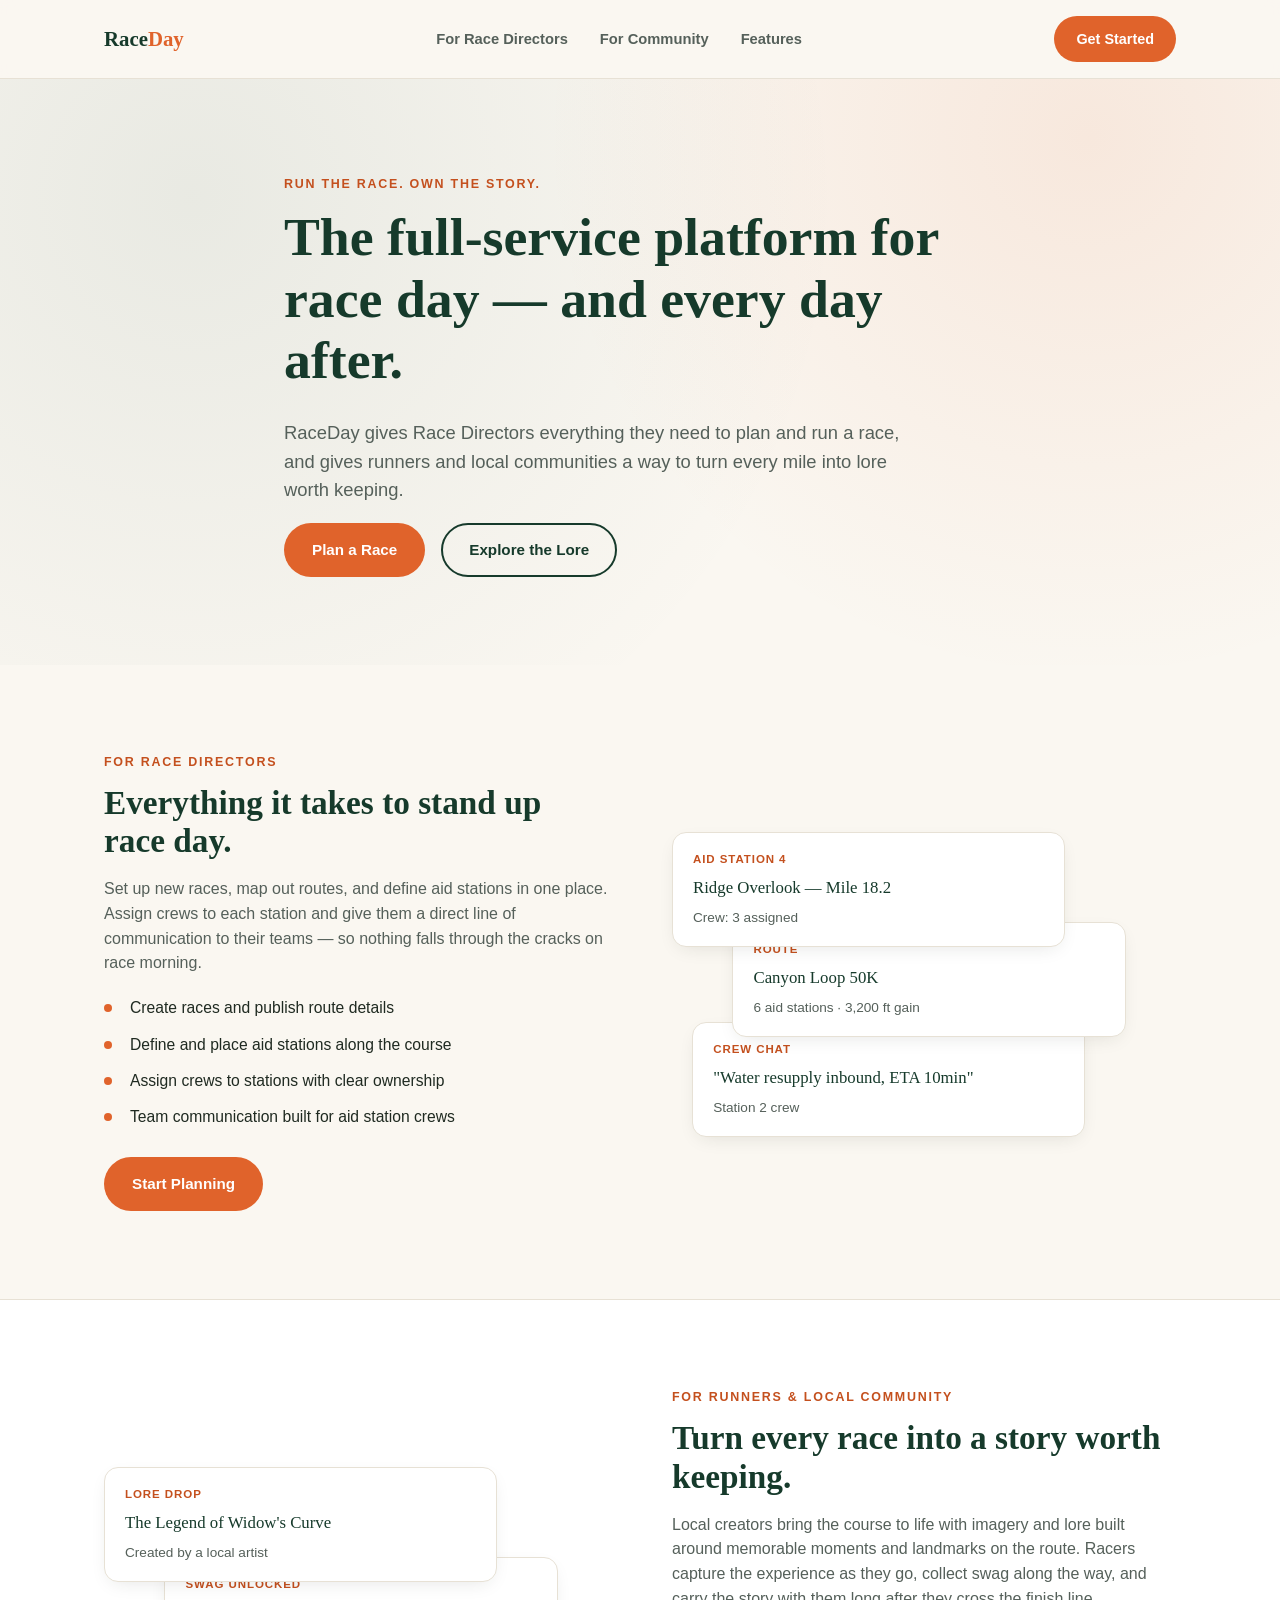
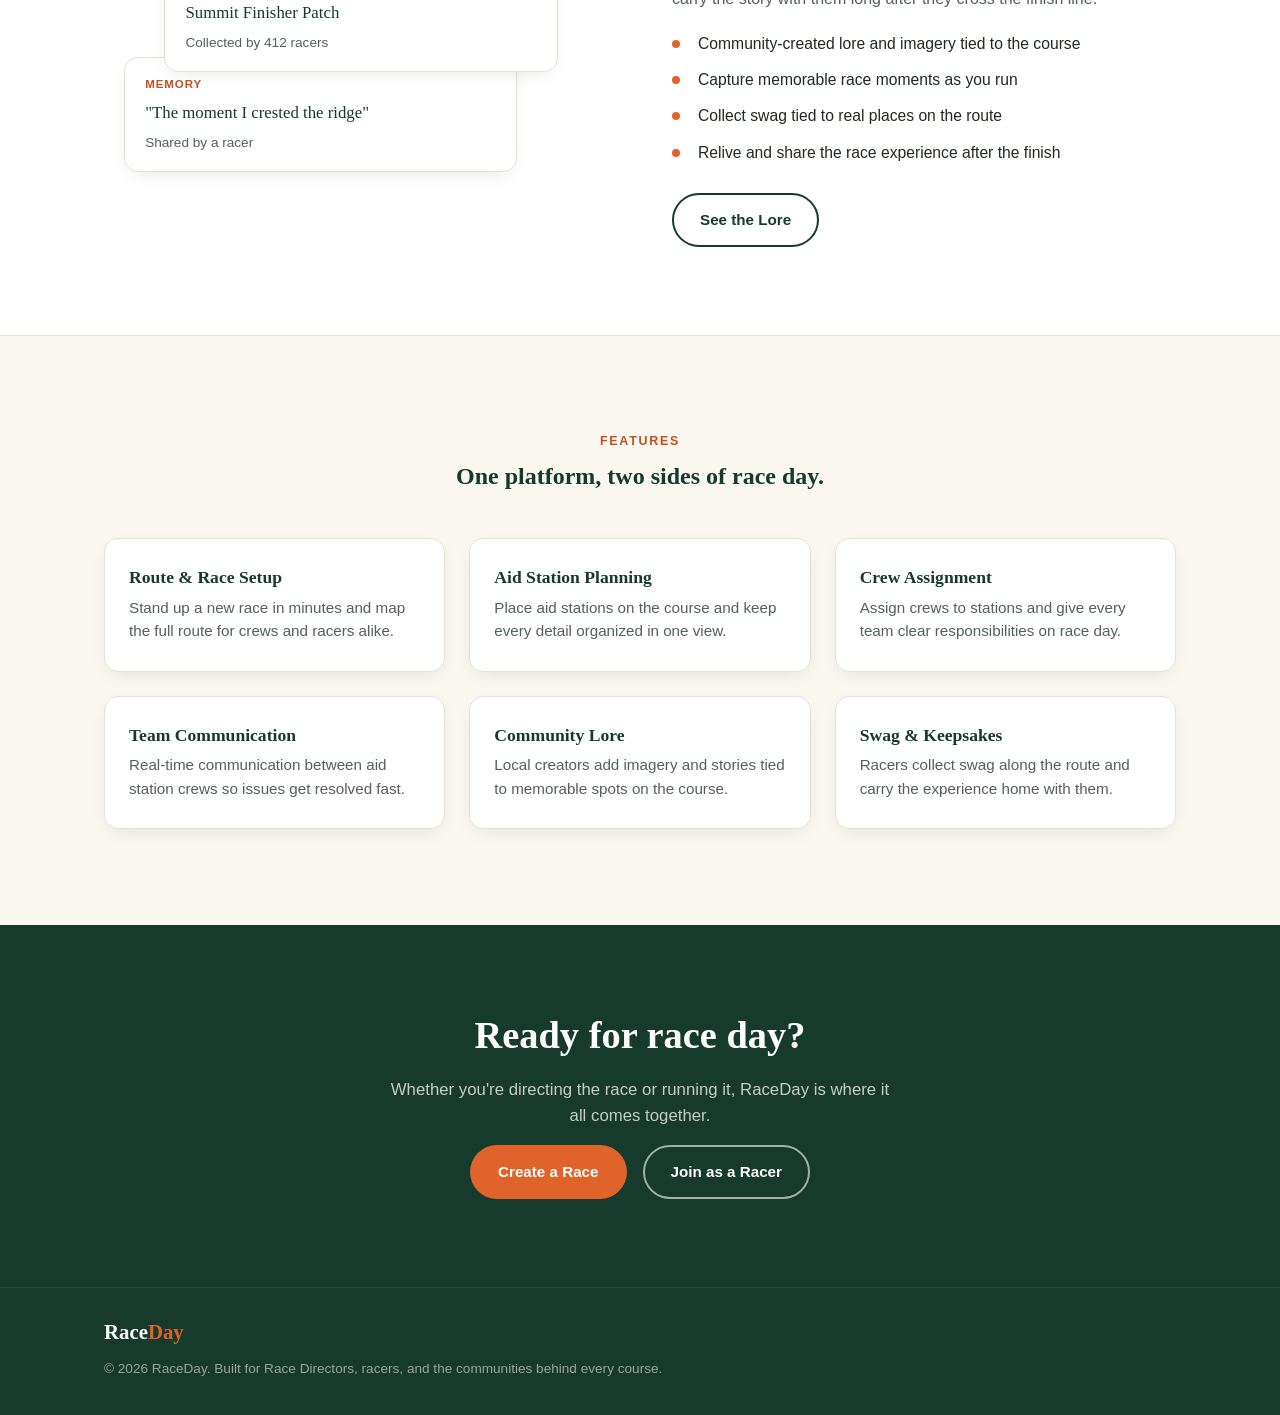
==== index.html @ a54ff14e "Add RaceDay homepage Static homepage covering the two sides of the platform: race direction tools (r" ====
<!DOCTYPE html>
<html lang="en">
<head>
  <meta charset="UTF-8" />
  <meta name="viewport" content="width=device-width, initial-scale=1.0" />
  <title>RaceDay — Race Direction &amp; Race Story Platform</title>
  <meta name="description" content="RaceDay helps Race Directors plan routes, aid stations and crews, and lets communities turn races into lasting stories, lore and swag." />
  <link rel="stylesheet" href="styles.css" />
</head>
<body>

  <header class="site-header">
    <div class="container header-inner">
      <a href="#" class="logo">Race<span>Day</span></a>
      <nav class="nav">
        <a href="#for-directors">For Race Directors</a>
        <a href="#for-community">For Community</a>
        <a href="#features">Features</a>
      </nav>
      <a href="#get-started" class="btn btn-primary btn-nav">Get Started</a>
    </div>
  </header>

  <main>
    <section class="hero">
      <div class="container hero-inner">
        <p class="eyebrow">Run the race. Own the story.</p>
        <h1>The full‑service platform for race day &mdash; and every day after.</h1>
        <p class="hero-sub">
          RaceDay gives Race Directors everything they need to plan and run a race, and gives
          runners and local communities a way to turn every mile into lore worth keeping.
        </p>
        <div class="hero-actions">
          <a href="#for-directors" class="btn btn-primary">Plan a Race</a>
          <a href="#for-community" class="btn btn-secondary">Explore the Lore</a>
        </div>
      </div>
    </section>

    <section id="for-directors" class="split">
      <div class="container split-inner">
        <div class="split-copy">
          <p class="eyebrow">For Race Directors</p>
          <h2>Everything it takes to stand up race day.</h2>
          <p>
            Set up new races, map out routes, and define aid stations in one place.
            Assign crews to each station and give them a direct line of communication
            to their teams &mdash; so nothing falls through the cracks on race morning.
          </p>
          <ul class="feature-list">
            <li>Create races and publish route details</li>
            <li>Define and place aid stations along the course</li>
            <li>Assign crews to stations with clear ownership</li>
            <li>Team communication built for aid station crews</li>
          </ul>
          <a href="#get-started" class="btn btn-primary">Start Planning</a>
        </div>
        <div class="split-visual" aria-hidden="true">
          <div class="card-stack">
            <div class="mock-card mock-card-1">
              <span class="mock-tag">Aid Station 4</span>
              <span class="mock-title">Ridge Overlook &mdash; Mile 18.2</span>
              <span class="mock-meta">Crew: 3 assigned</span>
            </div>
            <div class="mock-card mock-card-2">
              <span class="mock-tag">Route</span>
              <span class="mock-title">Canyon Loop 50K</span>
              <span class="mock-meta">6 aid stations &middot; 3,200 ft gain</span>
            </div>
            <div class="mock-card mock-card-3">
              <span class="mock-tag">Crew Chat</span>
              <span class="mock-title">"Water resupply inbound, ETA 10min"</span>
              <span class="mock-meta">Station 2 crew</span>
            </div>
          </div>
        </div>
      </div>
    </section>

    <section id="for-community" class="split split-reverse">
      <div class="container split-inner">
        <div class="split-visual" aria-hidden="true">
          <div class="card-stack">
            <div class="mock-card mock-card-1">
              <span class="mock-tag">Lore Drop</span>
              <span class="mock-title">The Legend of Widow's Curve</span>
              <span class="mock-meta">Created by a local artist</span>
            </div>
            <div class="mock-card mock-card-2">
              <span class="mock-tag">Swag Unlocked</span>
              <span class="mock-title">Summit Finisher Patch</span>
              <span class="mock-meta">Collected by 412 racers</span>
            </div>
            <div class="mock-card mock-card-3">
              <span class="mock-tag">Memory</span>
              <span class="mock-title">"The moment I crested the ridge"</span>
              <span class="mock-meta">Shared by a racer</span>
            </div>
          </div>
        </div>
        <div class="split-copy">
          <p class="eyebrow">For Runners &amp; Local Community</p>
          <h2>Turn every race into a story worth keeping.</h2>
          <p>
            Local creators bring the course to life with imagery and lore built around
            memorable moments and landmarks on the route. Racers capture the experience
            as they go, collect swag along the way, and carry the story with them long
            after they cross the finish line.
          </p>
          <ul class="feature-list">
            <li>Community-created lore and imagery tied to the course</li>
            <li>Capture memorable race moments as you run</li>
            <li>Collect swag tied to real places on the route</li>
            <li>Relive and share the race experience after the finish</li>
          </ul>
          <a href="#get-started" class="btn btn-secondary">See the Lore</a>
        </div>
      </div>
    </section>

    <section id="features" class="features">
      <div class="container">
        <p class="eyebrow center">Features</p>
        <h2 class="center">One platform, two sides of race day.</h2>
        <div class="feature-grid">
          <div class="feature-card">
            <h3>Route &amp; Race Setup</h3>
            <p>Stand up a new race in minutes and map the full route for crews and racers alike.</p>
          </div>
          <div class="feature-card">
            <h3>Aid Station Planning</h3>
            <p>Place aid stations on the course and keep every detail organized in one view.</p>
          </div>
          <div class="feature-card">
            <h3>Crew Assignment</h3>
            <p>Assign crews to stations and give every team clear responsibilities on race day.</p>
          </div>
          <div class="feature-card">
            <h3>Team Communication</h3>
            <p>Real-time communication between aid station crews so issues get resolved fast.</p>
          </div>
          <div class="feature-card">
            <h3>Community Lore</h3>
            <p>Local creators add imagery and stories tied to memorable spots on the course.</p>
          </div>
          <div class="feature-card">
            <h3>Swag &amp; Keepsakes</h3>
            <p>Racers collect swag along the route and carry the experience home with them.</p>
          </div>
        </div>
      </div>
    </section>

    <section id="get-started" class="cta">
      <div class="container cta-inner">
        <h2>Ready for race day?</h2>
        <p>Whether you're directing the race or running it, RaceDay is where it all comes together.</p>
        <div class="hero-actions">
          <a href="#" class="btn btn-primary">Create a Race</a>
          <a href="#" class="btn btn-secondary">Join as a Racer</a>
        </div>
      </div>
    </section>
  </main>

  <footer class="site-footer">
    <div class="container footer-inner">
      <span class="logo">Race<span>Day</span></span>
      <p>&copy; 2026 RaceDay. Built for Race Directors, racers, and the communities behind every course.</p>
    </div>
  </footer>

</body>
</html>
---- styles.css ----
:root {
  --color-bg: #FAF7F1;
  --color-surface: #FFFFFF;
  --color-ink: #1F2A21;
  --color-ink-soft: #55605A;
  --color-forest: #1F4D3B;
  --color-forest-dark: #163A2B;
  --color-ember: #E0632B;
  --color-ember-dark: #C4501E;
  --color-border: #E7E1D5;

  --radius: 14px;
  --max-width: 1120px;
  --shadow-soft: 0 10px 30px -12px rgba(31, 42, 33, 0.18);
  --shadow-card: 0 6px 20px -8px rgba(31, 42, 33, 0.15);
}

* {
  box-sizing: border-box;
}

html {
  scroll-behavior: smooth;
}

body {
  margin: 0;
  font-family: "Segoe UI", -apple-system, BlinkMacSystemFont, Helvetica, Arial, sans-serif;
  background: var(--color-bg);
  color: var(--color-ink);
  line-height: 1.55;
  -webkit-font-smoothing: antialiased;
}

h1, h2, h3 {
  font-family: Georgia, "Times New Roman", serif;
  line-height: 1.15;
  margin: 0 0 0.5em 0;
  color: var(--color-forest-dark);
}

p {
  margin: 0 0 1em 0;
  color: var(--color-ink-soft);
}

a {
  color: inherit;
}

ul {
  padding: 0;
  margin: 0;
  list-style: none;
}

.container {
  max-width: var(--max-width);
  margin: 0 auto;
  padding: 0 24px;
}

.eyebrow {
  text-transform: uppercase;
  letter-spacing: 0.14em;
  font-size: 0.78rem;
  font-weight: 700;
  color: var(--color-ember-dark);
  margin: 0 0 12px 0;
}

.eyebrow.center {
  text-align: center;
}

h2.center {
  text-align: center;
  max-width: 620px;
  margin-left: auto;
  margin-right: auto;
}

/* Buttons */

.btn {
  display: inline-block;
  padding: 13px 26px;
  border-radius: 999px;
  font-weight: 600;
  font-size: 0.95rem;
  text-decoration: none;
  transition: transform 0.15s ease, box-shadow 0.15s ease, background 0.15s ease;
  border: 2px solid transparent;
}

.btn-primary {
  background: var(--color-ember);
  color: #fff;
}

.btn-primary:hover {
  background: var(--color-ember-dark);
  transform: translateY(-1px);
}

.btn-secondary {
  background: transparent;
  color: var(--color-forest-dark);
  border-color: var(--color-forest-dark);
}

.btn-secondary:hover {
  background: var(--color-forest-dark);
  color: #fff;
}

.btn-nav {
  padding: 10px 20px;
  font-size: 0.9rem;
}

/* Header */

.site-header {
  position: sticky;
  top: 0;
  z-index: 20;
  background: rgba(250, 247, 241, 0.9);
  backdrop-filter: blur(8px);
  border-bottom: 1px solid var(--color-border);
}

.header-inner {
  display: flex;
  align-items: center;
  justify-content: space-between;
  padding-top: 16px;
  padding-bottom: 16px;
}

.logo {
  font-family: Georgia, serif;
  font-size: 1.3rem;
  font-weight: 700;
  text-decoration: none;
  color: var(--color-forest-dark);
}

.logo span {
  color: var(--color-ember);
}

.nav {
  display: flex;
  gap: 32px;
}

.nav a {
  text-decoration: none;
  font-size: 0.92rem;
  font-weight: 600;
  color: var(--color-ink-soft);
}

.nav a:hover {
  color: var(--color-forest-dark);
}

/* Hero */

.hero {
  padding: 96px 0 88px;
  background:
    radial-gradient(circle at 15% 20%, rgba(31, 77, 59, 0.08), transparent 55%),
    radial-gradient(circle at 85% 10%, rgba(224, 99, 43, 0.10), transparent 45%);
}

.hero-inner {
  max-width: 760px;
}

.hero h1 {
  font-size: clamp(2.2rem, 4.2vw, 3.4rem);
}

.hero-sub {
  font-size: 1.15rem;
  max-width: 620px;
}

.hero-actions {
  display: flex;
  gap: 16px;
  flex-wrap: wrap;
  margin-top: 12px;
}

/* Split sections */

.split {
  padding: 88px 0;
}

.split-reverse {
  background: var(--color-surface);
  border-top: 1px solid var(--color-border);
  border-bottom: 1px solid var(--color-border);
}

.split-inner {
  display: grid;
  grid-template-columns: 1fr 1fr;
  gap: 64px;
  align-items: center;
}

.split-reverse .split-inner {
  grid-template-columns: 1fr 1fr;
}

.split-reverse .split-visual {
  order: 1;
}

.split-reverse .split-copy {
  order: 2;
}

.split-copy h2 {
  font-size: clamp(1.6rem, 2.6vw, 2.1rem);
}

.feature-list {
  margin: 20px 0 28px 0;
}

.feature-list li {
  position: relative;
  padding-left: 26px;
  margin-bottom: 12px;
  color: var(--color-ink);
  font-size: 0.98rem;
}

.feature-list li::before {
  content: "";
  position: absolute;
  left: 0;
  top: 8px;
  width: 8px;
  height: 8px;
  border-radius: 50%;
  background: var(--color-ember);
}

/* Visual mock cards */

.split-visual {
  position: relative;
}

.card-stack {
  position: relative;
  min-height: 300px;
}

.mock-card {
  position: absolute;
  width: 78%;
  background: var(--color-surface);
  border: 1px solid var(--color-border);
  border-radius: var(--radius);
  box-shadow: var(--shadow-card);
  padding: 18px 20px;
  display: flex;
  flex-direction: column;
  gap: 6px;
}

.mock-tag {
  font-size: 0.72rem;
  font-weight: 700;
  letter-spacing: 0.08em;
  text-transform: uppercase;
  color: var(--color-ember-dark);
}

.mock-title {
  font-family: Georgia, serif;
  font-size: 1.05rem;
  color: var(--color-forest-dark);
}

.mock-meta {
  font-size: 0.85rem;
  color: var(--color-ink-soft);
}

.mock-card-1 {
  top: 0;
  left: 0;
  z-index: 3;
}

.mock-card-2 {
  top: 90px;
  left: 12%;
  z-index: 2;
}

.mock-card-3 {
  top: 190px;
  left: 4%;
  z-index: 1;
}

/* Features grid */

.features {
  padding: 96px 0;
}

.feature-grid {
  display: grid;
  grid-template-columns: repeat(3, 1fr);
  gap: 24px;
  margin-top: 48px;
}

.feature-card {
  background: var(--color-surface);
  border: 1px solid var(--color-border);
  border-radius: var(--radius);
  padding: 28px 24px;
  box-shadow: var(--shadow-card);
}

.feature-card h3 {
  font-size: 1.1rem;
  margin-bottom: 8px;
}

.feature-card p {
  margin: 0;
  font-size: 0.95rem;
}

/* CTA */

.cta {
  background: var(--color-forest-dark);
  padding: 88px 0;
}

.cta-inner {
  text-align: center;
  max-width: 560px;
}

.cta h2 {
  color: #fff;
  font-size: clamp(1.8rem, 3vw, 2.4rem);
}

.cta p {
  color: rgba(255, 255, 255, 0.75);
  font-size: 1.05rem;
}

.cta .hero-actions {
  justify-content: center;
}

.cta .btn-secondary {
  color: #fff;
  border-color: rgba(255, 255, 255, 0.6);
}

.cta .btn-secondary:hover {
  background: #fff;
  color: var(--color-forest-dark);
}

/* Footer */

.site-footer {
  background: var(--color-forest-dark);
  border-top: 1px solid rgba(255, 255, 255, 0.08);
  padding: 28px 0 36px;
}

.footer-inner {
  display: flex;
  flex-direction: column;
  gap: 10px;
}

.site-footer .logo {
  color: #fff;
}

.site-footer p {
  color: rgba(255, 255, 255, 0.55);
  font-size: 0.85rem;
  margin: 0;
}

/* Responsive */

@media (max-width: 860px) {
  .nav {
    display: none;
  }

  .split-inner {
    grid-template-columns: 1fr;
  }

  .split-reverse .split-visual,
  .split-reverse .split-copy {
    order: initial;
  }

  .feature-grid {
    grid-template-columns: 1fr 1fr;
  }

  .card-stack {
    min-height: 260px;
  }

  .mock-card {
    width: 90%;
  }
}

@media (max-width: 560px) {
  .feature-grid {
    grid-template-columns: 1fr;
  }

  .hero {
    padding: 72px 0 64px;
  }

  .split {
    padding: 64px 0;
  }
}
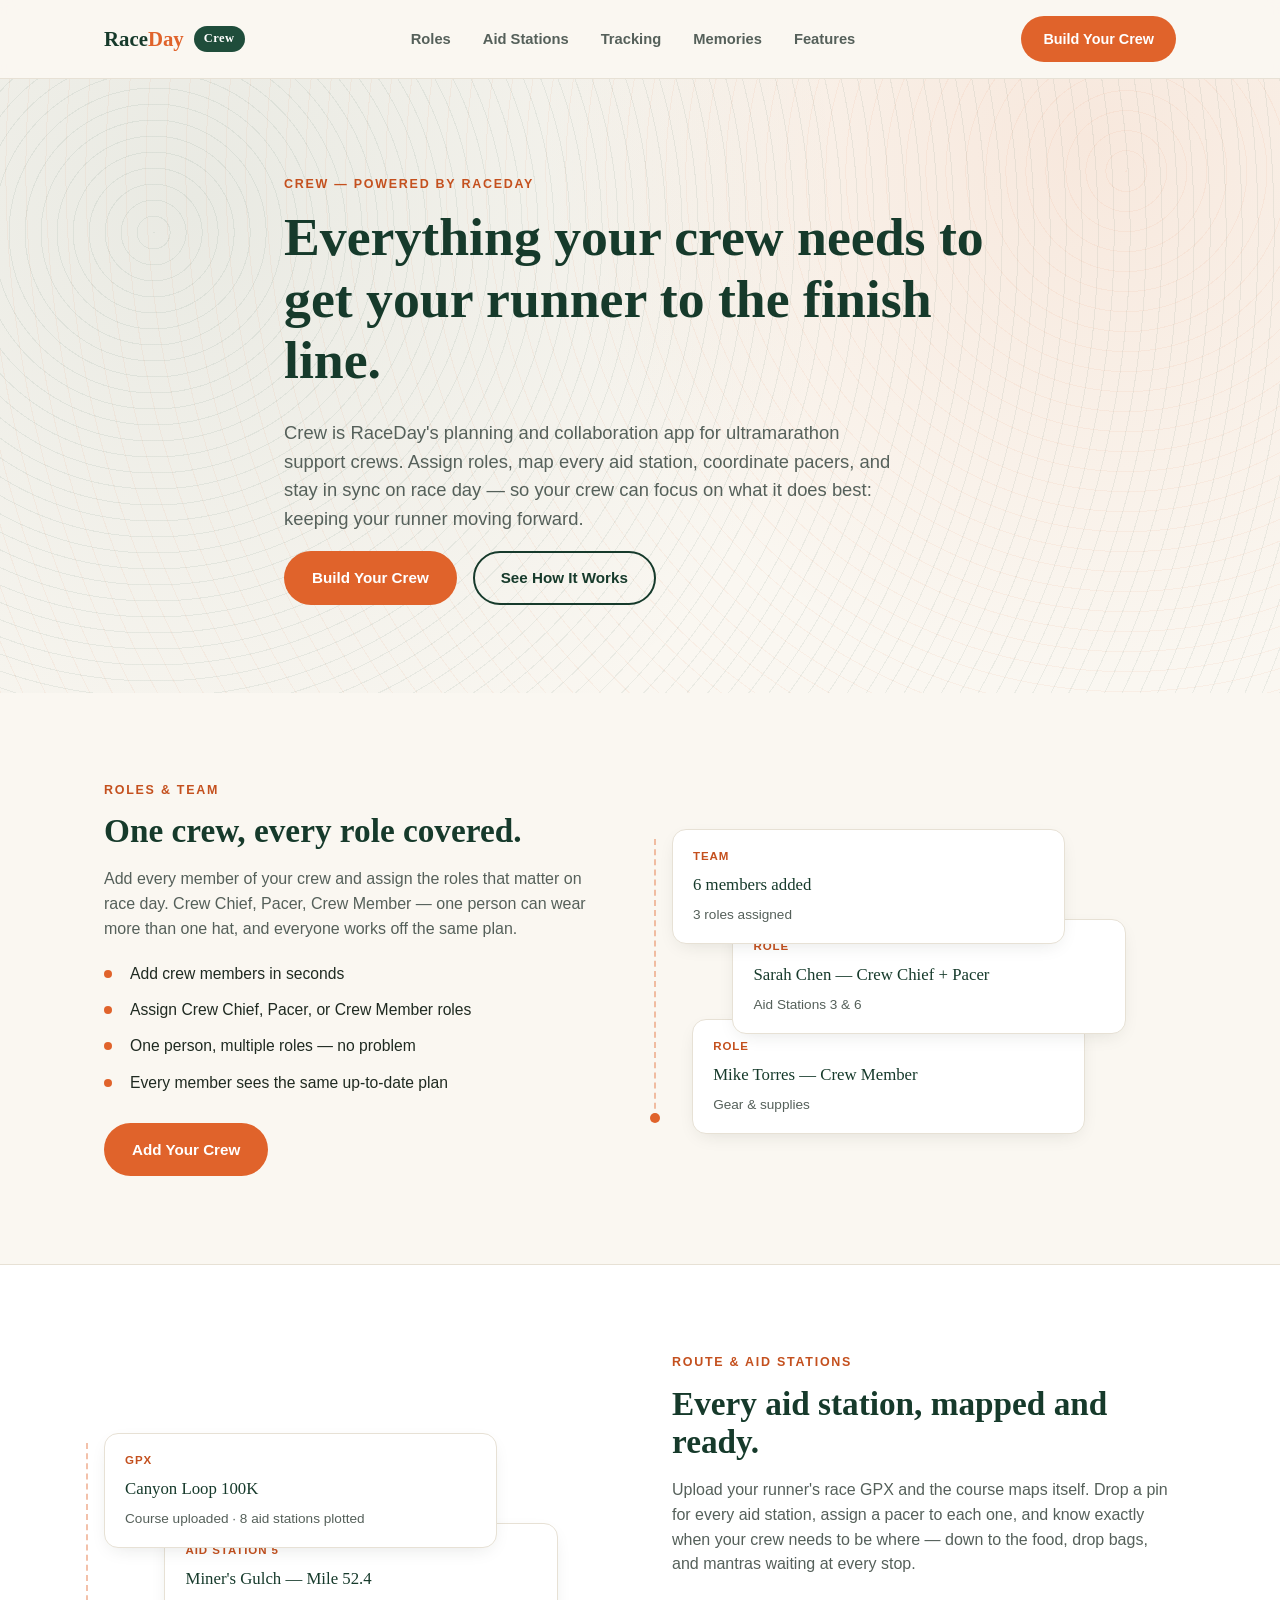
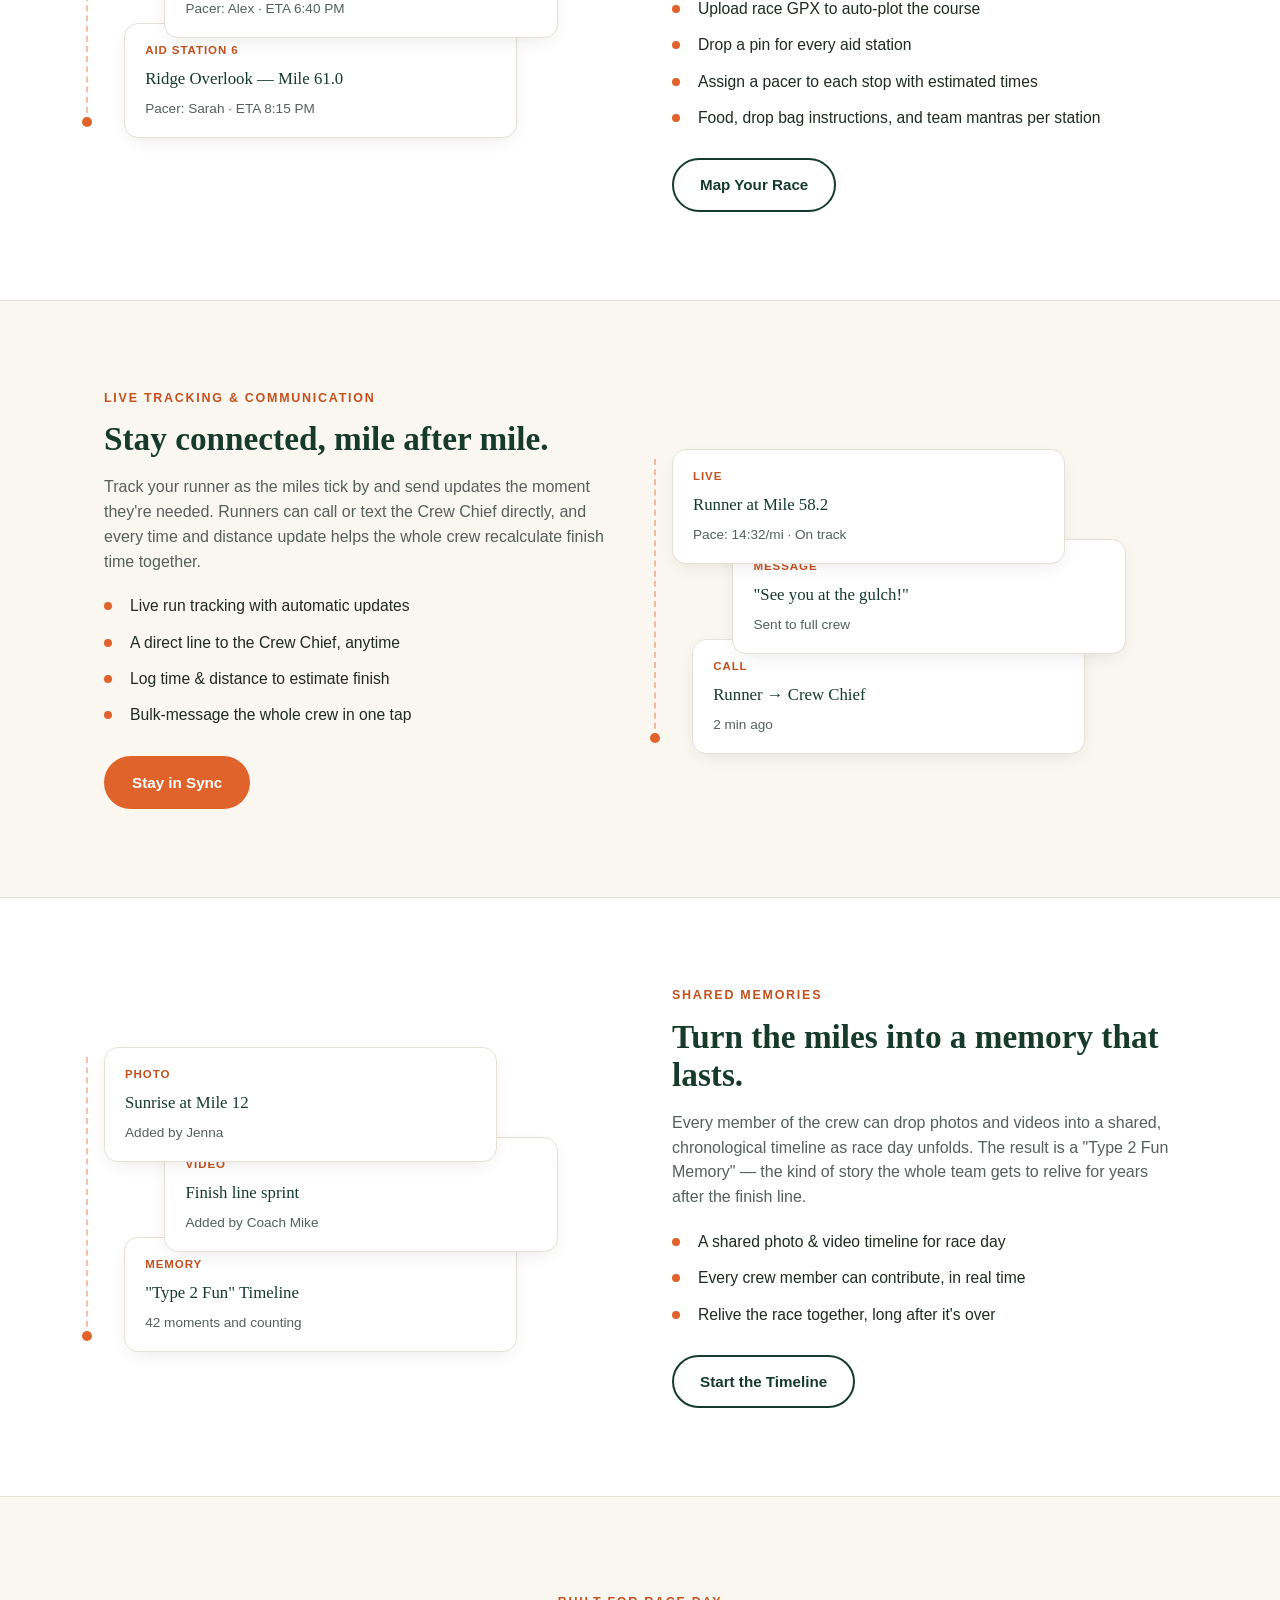
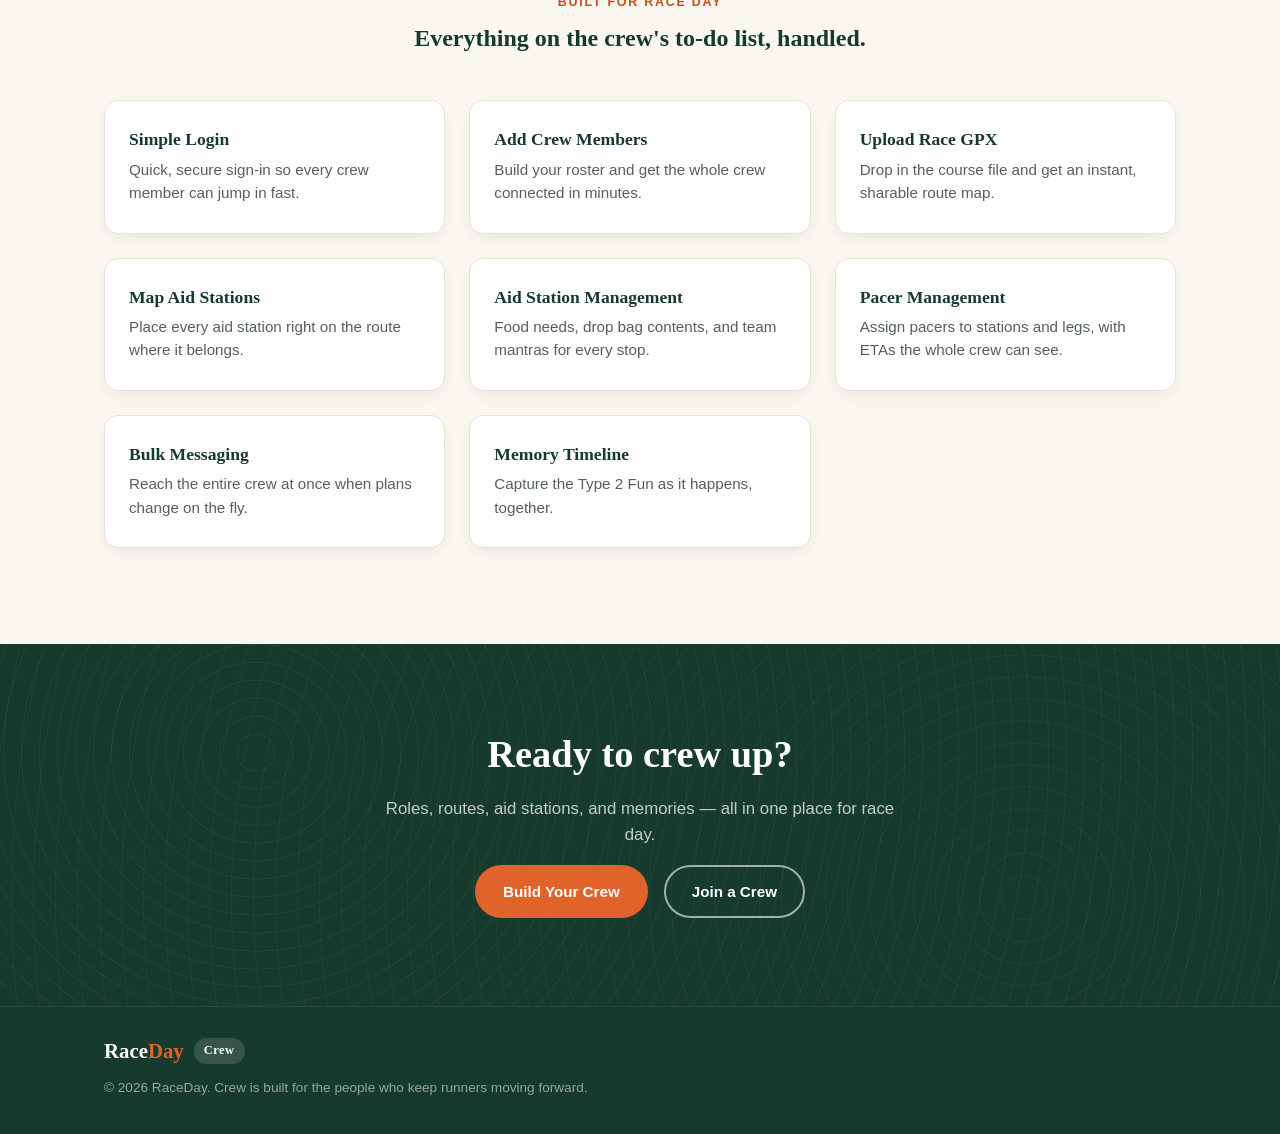
==== commit c495c0f3: "Rework homepage around Crew product Replace the placeholder Race Director / community-lore pitch wit" ====
--- a/index.html
+++ b/index.html
@@ -3,161 +3,253 @@
 <head>
   <meta charset="UTF-8" />
   <meta name="viewport" content="width=device-width, initial-scale=1.0" />
-  <title>RaceDay — Race Direction &amp; Race Story Platform</title>
-  <meta name="description" content="RaceDay helps Race Directors plan routes, aid stations and crews, and lets communities turn races into lasting stories, lore and swag." />
+  <title>Crew, by RaceDay — Ultramarathon Crew Planning &amp; Collaboration</title>
+  <meta name="description" content="Crew is RaceDay's all-in-one planning and collaboration app for ultramarathon support crews. Assign roles, map aid stations, coordinate pacers, track your runner, and capture every Type 2 Fun memory." />
   <link rel="stylesheet" href="styles.css" />
 </head>
 <body>
 
   <header class="site-header">
     <div class="container header-inner">
-      <a href="#" class="logo">Race<span>Day</span></a>
+      <a href="#" class="logo-group">
+        <span class="logo">Race<span>Day</span></span>
+        <span class="badge">Crew</span>
+      </a>
       <nav class="nav">
-        <a href="#for-directors">For Race Directors</a>
-        <a href="#for-community">For Community</a>
+        <a href="#roles">Roles</a>
+        <a href="#aid-stations">Aid Stations</a>
+        <a href="#tracking">Tracking</a>
+        <a href="#memories">Memories</a>
         <a href="#features">Features</a>
       </nav>
-      <a href="#get-started" class="btn btn-primary btn-nav">Get Started</a>
+      <a href="#get-started" class="btn btn-primary btn-nav">Build Your Crew</a>
     </div>
   </header>
 
   <main>
-    <section class="hero">
+    <section class="hero topo-bg">
       <div class="container hero-inner">
-        <p class="eyebrow">Run the race. Own the story.</p>
-        <h1>The full‑service platform for race day &mdash; and every day after.</h1>
+        <p class="eyebrow">Crew &mdash; powered by RaceDay</p>
+        <h1>Everything your crew needs to get your runner to the finish line.</h1>
         <p class="hero-sub">
-          RaceDay gives Race Directors everything they need to plan and run a race, and gives
-          runners and local communities a way to turn every mile into lore worth keeping.
+          Crew is RaceDay's planning and collaboration app for ultramarathon support crews.
+          Assign roles, map every aid station, coordinate pacers, and stay in sync on race day
+          &mdash; so your crew can focus on what it does best: keeping your runner moving forward.
         </p>
         <div class="hero-actions">
-          <a href="#for-directors" class="btn btn-primary">Plan a Race</a>
-          <a href="#for-community" class="btn btn-secondary">Explore the Lore</a>
-        </div>
-      </div>
-    </section>
-
-    <section id="for-directors" class="split">
-      <div class="container split-inner">
-        <div class="split-copy">
-          <p class="eyebrow">For Race Directors</p>
-          <h2>Everything it takes to stand up race day.</h2>
-          <p>
-            Set up new races, map out routes, and define aid stations in one place.
-            Assign crews to each station and give them a direct line of communication
-            to their teams &mdash; so nothing falls through the cracks on race morning.
-          </p>
-          <ul class="feature-list">
-            <li>Create races and publish route details</li>
-            <li>Define and place aid stations along the course</li>
-            <li>Assign crews to stations with clear ownership</li>
-            <li>Team communication built for aid station crews</li>
-          </ul>
-          <a href="#get-started" class="btn btn-primary">Start Planning</a>
-        </div>
-        <div class="split-visual" aria-hidden="true">
-          <div class="card-stack">
-            <div class="mock-card mock-card-1">
-              <span class="mock-tag">Aid Station 4</span>
-              <span class="mock-title">Ridge Overlook &mdash; Mile 18.2</span>
-              <span class="mock-meta">Crew: 3 assigned</span>
-            </div>
-            <div class="mock-card mock-card-2">
-              <span class="mock-tag">Route</span>
-              <span class="mock-title">Canyon Loop 50K</span>
-              <span class="mock-meta">6 aid stations &middot; 3,200 ft gain</span>
-            </div>
-            <div class="mock-card mock-card-3">
-              <span class="mock-tag">Crew Chat</span>
-              <span class="mock-title">"Water resupply inbound, ETA 10min"</span>
-              <span class="mock-meta">Station 2 crew</span>
-            </div>
-          </div>
-        </div>
-      </div>
-    </section>
-
-    <section id="for-community" class="split split-reverse">
-      <div class="container split-inner">
-        <div class="split-visual" aria-hidden="true">
-          <div class="card-stack">
-            <div class="mock-card mock-card-1">
-              <span class="mock-tag">Lore Drop</span>
-              <span class="mock-title">The Legend of Widow's Curve</span>
-              <span class="mock-meta">Created by a local artist</span>
-            </div>
-            <div class="mock-card mock-card-2">
-              <span class="mock-tag">Swag Unlocked</span>
-              <span class="mock-title">Summit Finisher Patch</span>
-              <span class="mock-meta">Collected by 412 racers</span>
+          <a href="#get-started" class="btn btn-primary">Build Your Crew</a>
+          <a href="#roles" class="btn btn-secondary">See How It Works</a>
+        </div>
+      </div>
+    </section>
+
+    <section id="roles" class="split">
+      <div class="container split-inner">
+        <div class="split-copy">
+          <p class="eyebrow">Roles &amp; Team</p>
+          <h2>One crew, every role covered.</h2>
+          <p>
+            Add every member of your crew and assign the roles that matter on race day.
+            Crew Chief, Pacer, Crew Member &mdash; one person can wear more than one hat,
+            and everyone works off the same plan.
+          </p>
+          <ul class="feature-list">
+            <li>Add crew members in seconds</li>
+            <li>Assign Crew Chief, Pacer, or Crew Member roles</li>
+            <li>One person, multiple roles &mdash; no problem</li>
+            <li>Every member sees the same up-to-date plan</li>
+          </ul>
+          <a href="#get-started" class="btn btn-primary">Add Your Crew</a>
+        </div>
+        <div class="split-visual" aria-hidden="true">
+          <div class="card-stack">
+            <div class="mock-card mock-card-1">
+              <span class="mock-tag">Team</span>
+              <span class="mock-title">6 members added</span>
+              <span class="mock-meta">3 roles assigned</span>
+            </div>
+            <div class="mock-card mock-card-2">
+              <span class="mock-tag">Role</span>
+              <span class="mock-title">Sarah Chen &mdash; Crew Chief + Pacer</span>
+              <span class="mock-meta">Aid Stations 3 &amp; 6</span>
+            </div>
+            <div class="mock-card mock-card-3">
+              <span class="mock-tag">Role</span>
+              <span class="mock-title">Mike Torres &mdash; Crew Member</span>
+              <span class="mock-meta">Gear &amp; supplies</span>
+            </div>
+          </div>
+        </div>
+      </div>
+    </section>
+
+    <section id="aid-stations" class="split split-reverse">
+      <div class="container split-inner">
+        <div class="split-visual" aria-hidden="true">
+          <div class="card-stack">
+            <div class="mock-card mock-card-1">
+              <span class="mock-tag">GPX</span>
+              <span class="mock-title">Canyon Loop 100K</span>
+              <span class="mock-meta">Course uploaded &middot; 8 aid stations plotted</span>
+            </div>
+            <div class="mock-card mock-card-2">
+              <span class="mock-tag">Aid Station 5</span>
+              <span class="mock-title">Miner's Gulch &mdash; Mile 52.4</span>
+              <span class="mock-meta">Pacer: Alex &middot; ETA 6:40 PM</span>
+            </div>
+            <div class="mock-card mock-card-3">
+              <span class="mock-tag">Aid Station 6</span>
+              <span class="mock-title">Ridge Overlook &mdash; Mile 61.0</span>
+              <span class="mock-meta">Pacer: Sarah &middot; ETA 8:15 PM</span>
+            </div>
+          </div>
+        </div>
+        <div class="split-copy">
+          <p class="eyebrow">Route &amp; Aid Stations</p>
+          <h2>Every aid station, mapped and ready.</h2>
+          <p>
+            Upload your runner's race GPX and the course maps itself. Drop a pin for every
+            aid station, assign a pacer to each one, and know exactly when your crew needs
+            to be where &mdash; down to the food, drop bags, and mantras waiting at every stop.
+          </p>
+          <ul class="feature-list">
+            <li>Upload race GPX to auto-plot the course</li>
+            <li>Drop a pin for every aid station</li>
+            <li>Assign a pacer to each stop with estimated times</li>
+            <li>Food, drop bag instructions, and team mantras per station</li>
+          </ul>
+          <a href="#get-started" class="btn btn-secondary">Map Your Race</a>
+        </div>
+      </div>
+    </section>
+
+    <section id="tracking" class="split">
+      <div class="container split-inner">
+        <div class="split-copy">
+          <p class="eyebrow">Live Tracking &amp; Communication</p>
+          <h2>Stay connected, mile after mile.</h2>
+          <p>
+            Track your runner as the miles tick by and send updates the moment they're
+            needed. Runners can call or text the Crew Chief directly, and every time and
+            distance update helps the whole crew recalculate finish time together.
+          </p>
+          <ul class="feature-list">
+            <li>Live run tracking with automatic updates</li>
+            <li>A direct line to the Crew Chief, anytime</li>
+            <li>Log time &amp; distance to estimate finish</li>
+            <li>Bulk-message the whole crew in one tap</li>
+          </ul>
+          <a href="#get-started" class="btn btn-primary">Stay in Sync</a>
+        </div>
+        <div class="split-visual" aria-hidden="true">
+          <div class="card-stack">
+            <div class="mock-card mock-card-1">
+              <span class="mock-tag">Live</span>
+              <span class="mock-title">Runner at Mile 58.2</span>
+              <span class="mock-meta">Pace: 14:32/mi &middot; On track</span>
+            </div>
+            <div class="mock-card mock-card-2">
+              <span class="mock-tag">Message</span>
+              <span class="mock-title">"See you at the gulch!"</span>
+              <span class="mock-meta">Sent to full crew</span>
+            </div>
+            <div class="mock-card mock-card-3">
+              <span class="mock-tag">Call</span>
+              <span class="mock-title">Runner &rarr; Crew Chief</span>
+              <span class="mock-meta">2 min ago</span>
+            </div>
+          </div>
+        </div>
+      </div>
+    </section>
+
+    <section id="memories" class="split split-reverse">
+      <div class="container split-inner">
+        <div class="split-visual" aria-hidden="true">
+          <div class="card-stack">
+            <div class="mock-card mock-card-1">
+              <span class="mock-tag">Photo</span>
+              <span class="mock-title">Sunrise at Mile 12</span>
+              <span class="mock-meta">Added by Jenna</span>
+            </div>
+            <div class="mock-card mock-card-2">
+              <span class="mock-tag">Video</span>
+              <span class="mock-title">Finish line sprint</span>
+              <span class="mock-meta">Added by Coach Mike</span>
             </div>
             <div class="mock-card mock-card-3">
               <span class="mock-tag">Memory</span>
-              <span class="mock-title">"The moment I crested the ridge"</span>
-              <span class="mock-meta">Shared by a racer</span>
-            </div>
-          </div>
-        </div>
-        <div class="split-copy">
-          <p class="eyebrow">For Runners &amp; Local Community</p>
-          <h2>Turn every race into a story worth keeping.</h2>
-          <p>
-            Local creators bring the course to life with imagery and lore built around
-            memorable moments and landmarks on the route. Racers capture the experience
-            as they go, collect swag along the way, and carry the story with them long
-            after they cross the finish line.
-          </p>
-          <ul class="feature-list">
-            <li>Community-created lore and imagery tied to the course</li>
-            <li>Capture memorable race moments as you run</li>
-            <li>Collect swag tied to real places on the route</li>
-            <li>Relive and share the race experience after the finish</li>
-          </ul>
-          <a href="#get-started" class="btn btn-secondary">See the Lore</a>
+              <span class="mock-title">"Type 2 Fun" Timeline</span>
+              <span class="mock-meta">42 moments and counting</span>
+            </div>
+          </div>
+        </div>
+        <div class="split-copy">
+          <p class="eyebrow">Shared Memories</p>
+          <h2>Turn the miles into a memory that lasts.</h2>
+          <p>
+            Every member of the crew can drop photos and videos into a shared, chronological
+            timeline as race day unfolds. The result is a "Type 2 Fun Memory" &mdash; the kind
+            of story the whole team gets to relive for years after the finish line.
+          </p>
+          <ul class="feature-list">
+            <li>A shared photo &amp; video timeline for race day</li>
+            <li>Every crew member can contribute, in real time</li>
+            <li>Relive the race together, long after it's over</li>
+          </ul>
+          <a href="#get-started" class="btn btn-secondary">Start the Timeline</a>
         </div>
       </div>
     </section>
 
     <section id="features" class="features">
       <div class="container">
-        <p class="eyebrow center">Features</p>
-        <h2 class="center">One platform, two sides of race day.</h2>
+        <p class="eyebrow center">Built For Race Day</p>
+        <h2 class="center">Everything on the crew's to-do list, handled.</h2>
         <div class="feature-grid">
           <div class="feature-card">
-            <h3>Route &amp; Race Setup</h3>
-            <p>Stand up a new race in minutes and map the full route for crews and racers alike.</p>
-          </div>
-          <div class="feature-card">
-            <h3>Aid Station Planning</h3>
-            <p>Place aid stations on the course and keep every detail organized in one view.</p>
-          </div>
-          <div class="feature-card">
-            <h3>Crew Assignment</h3>
-            <p>Assign crews to stations and give every team clear responsibilities on race day.</p>
-          </div>
-          <div class="feature-card">
-            <h3>Team Communication</h3>
-            <p>Real-time communication between aid station crews so issues get resolved fast.</p>
-          </div>
-          <div class="feature-card">
-            <h3>Community Lore</h3>
-            <p>Local creators add imagery and stories tied to memorable spots on the course.</p>
-          </div>
-          <div class="feature-card">
-            <h3>Swag &amp; Keepsakes</h3>
-            <p>Racers collect swag along the route and carry the experience home with them.</p>
-          </div>
-        </div>
-      </div>
-    </section>
-
-    <section id="get-started" class="cta">
+            <h3>Simple Login</h3>
+            <p>Quick, secure sign-in so every crew member can jump in fast.</p>
+          </div>
+          <div class="feature-card">
+            <h3>Add Crew Members</h3>
+            <p>Build your roster and get the whole crew connected in minutes.</p>
+          </div>
+          <div class="feature-card">
+            <h3>Upload Race GPX</h3>
+            <p>Drop in the course file and get an instant, sharable route map.</p>
+          </div>
+          <div class="feature-card">
+            <h3>Map Aid Stations</h3>
+            <p>Place every aid station right on the route where it belongs.</p>
+          </div>
+          <div class="feature-card">
+            <h3>Aid Station Management</h3>
+            <p>Food needs, drop bag contents, and team mantras for every stop.</p>
+          </div>
+          <div class="feature-card">
+            <h3>Pacer Management</h3>
+            <p>Assign pacers to stations and legs, with ETAs the whole crew can see.</p>
+          </div>
+          <div class="feature-card">
+            <h3>Bulk Messaging</h3>
+            <p>Reach the entire crew at once when plans change on the fly.</p>
+          </div>
+          <div class="feature-card">
+            <h3>Memory Timeline</h3>
+            <p>Capture the Type 2 Fun as it happens, together.</p>
+          </div>
+        </div>
+      </div>
+    </section>
+
+    <section id="get-started" class="cta topo-bg">
       <div class="container cta-inner">
-        <h2>Ready for race day?</h2>
-        <p>Whether you're directing the race or running it, RaceDay is where it all comes together.</p>
+        <h2>Ready to crew up?</h2>
+        <p>Roles, routes, aid stations, and memories &mdash; all in one place for race day.</p>
         <div class="hero-actions">
-          <a href="#" class="btn btn-primary">Create a Race</a>
-          <a href="#" class="btn btn-secondary">Join as a Racer</a>
+          <a href="#" class="btn btn-primary">Build Your Crew</a>
+          <a href="#" class="btn btn-secondary">Join a Crew</a>
         </div>
       </div>
     </section>
@@ -165,8 +257,11 @@
 
   <footer class="site-footer">
     <div class="container footer-inner">
-      <span class="logo">Race<span>Day</span></span>
-      <p>&copy; 2026 RaceDay. Built for Race Directors, racers, and the communities behind every course.</p>
+      <span class="logo-group">
+        <span class="logo">Race<span>Day</span></span>
+        <span class="badge">Crew</span>
+      </span>
+      <p>&copy; 2026 RaceDay. Crew is built for the people who keep runners moving forward.</p>
     </div>
   </footer>
 
--- a/styles.css
+++ b/styles.css
@@ -138,6 +138,13 @@
   padding-bottom: 16px;
 }
 
+.logo-group {
+  display: flex;
+  align-items: center;
+  gap: 10px;
+  text-decoration: none;
+}
+
 .logo {
   font-family: Georgia, serif;
   font-size: 1.3rem;
@@ -150,6 +157,21 @@
   color: var(--color-ember);
 }
 
+.badge {
+  font-family: Georgia, serif;
+  font-size: 0.78rem;
+  font-weight: 700;
+  letter-spacing: 0.04em;
+  color: #fff;
+  background: var(--color-forest);
+  padding: 3px 10px 4px;
+  border-radius: 999px;
+}
+
+.site-footer .badge {
+  background: rgba(255, 255, 255, 0.14);
+}
+
 .nav {
   display: flex;
   gap: 32px;
@@ -170,9 +192,20 @@
 
 .hero {
   padding: 96px 0 88px;
-  background:
+}
+
+.topo-bg {
+  background-image:
+    repeating-radial-gradient(circle at 12% 25%, rgba(31, 77, 59, 0.07) 0px, rgba(31, 77, 59, 0.07) 1px, transparent 1px, transparent 16px),
+    repeating-radial-gradient(circle at 88% 15%, rgba(224, 99, 43, 0.06) 0px, rgba(224, 99, 43, 0.06) 1px, transparent 1px, transparent 20px),
     radial-gradient(circle at 15% 20%, rgba(31, 77, 59, 0.08), transparent 55%),
     radial-gradient(circle at 85% 10%, rgba(224, 99, 43, 0.10), transparent 45%);
+}
+
+.cta.topo-bg {
+  background-image:
+    repeating-radial-gradient(circle at 20% 30%, rgba(255, 255, 255, 0.05) 0px, rgba(255, 255, 255, 0.05) 1px, transparent 1px, transparent 18px),
+    repeating-radial-gradient(circle at 80% 70%, rgba(255, 255, 255, 0.04) 0px, rgba(255, 255, 255, 0.04) 1px, transparent 1px, transparent 22px);
 }
 
 .hero-inner {
@@ -262,6 +295,26 @@
 .card-stack {
   position: relative;
   min-height: 300px;
+}
+
+.card-stack::before {
+  content: "";
+  position: absolute;
+  left: -18px;
+  top: 10px;
+  bottom: 10px;
+  border-left: 2px dashed rgba(224, 99, 43, 0.4);
+}
+
+.card-stack::after {
+  content: "";
+  position: absolute;
+  left: -22px;
+  bottom: 6px;
+  width: 10px;
+  height: 10px;
+  border-radius: 50%;
+  background: var(--color-ember);
 }
 
 .mock-card {
